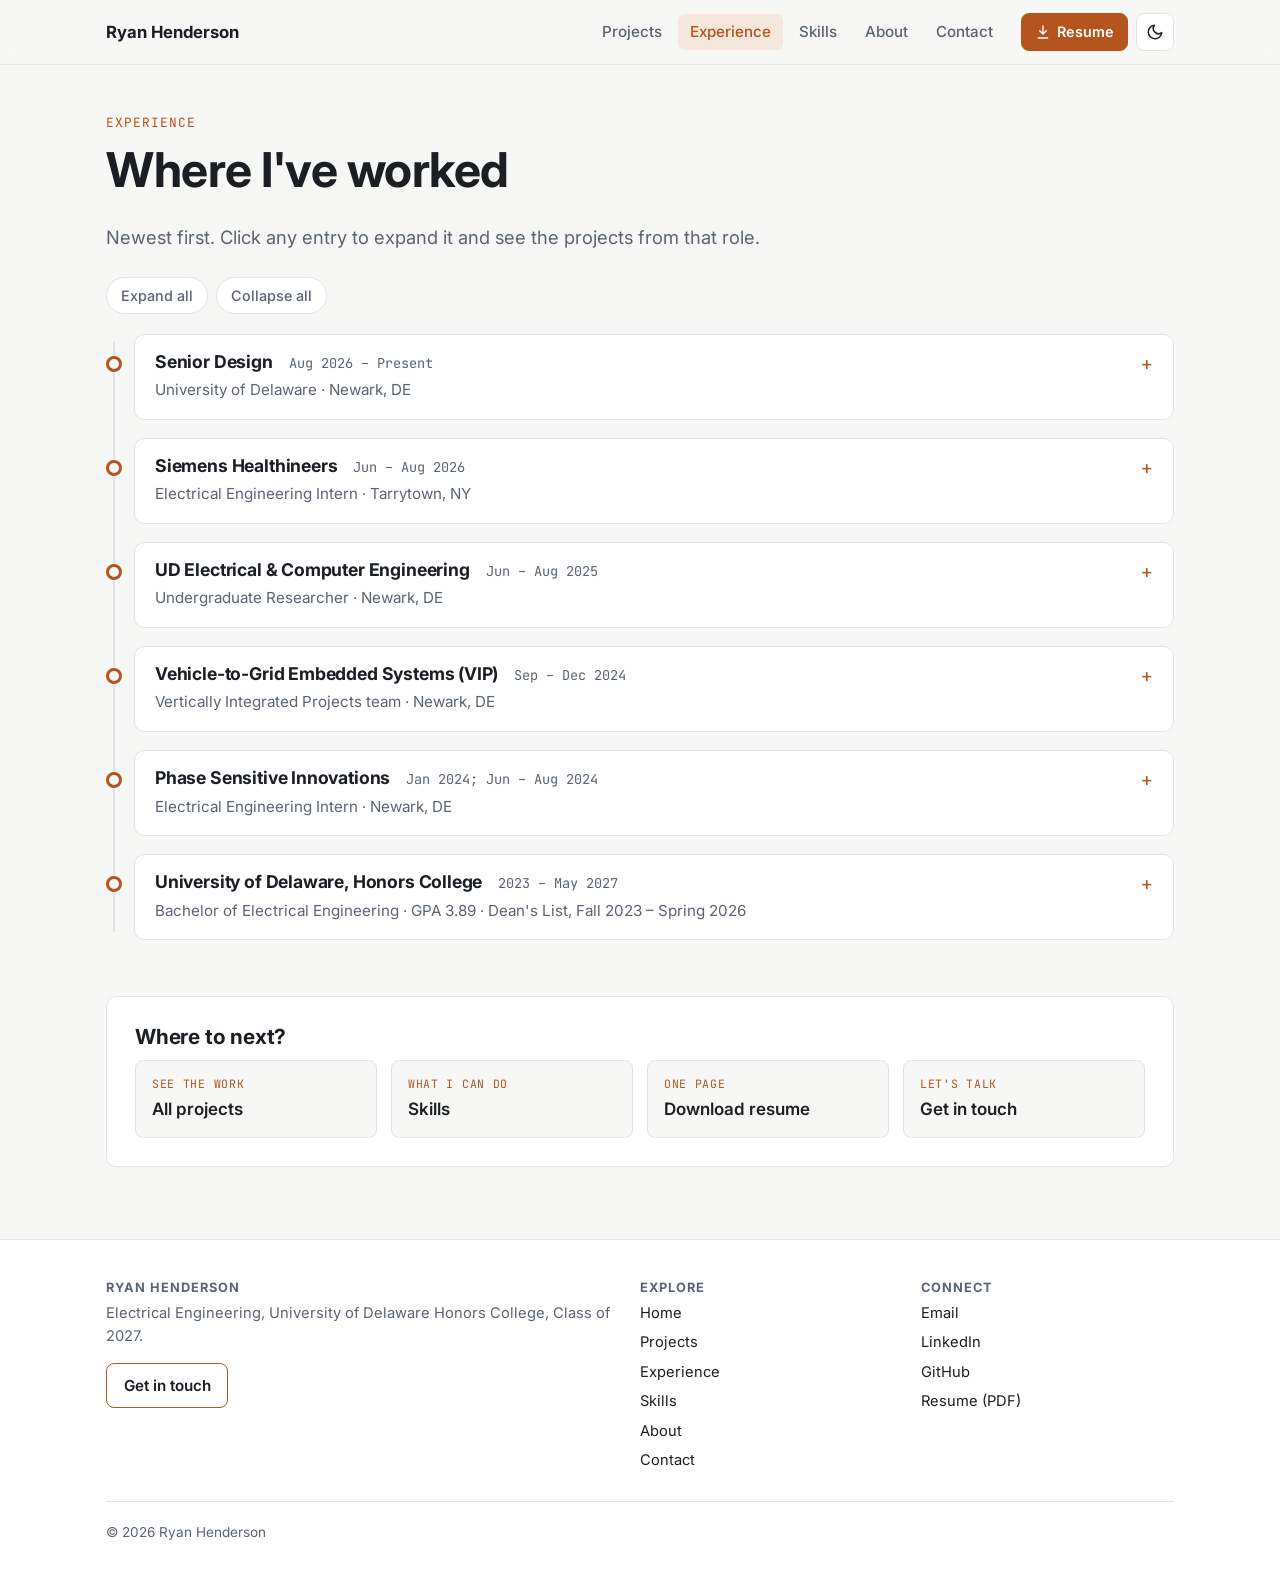
==== experience.html @ 744d81f1 "Initial portfolio site" ====
<!doctype html>
<html lang="en">
<head>
  <meta charset="utf-8">
  <meta name="viewport" content="width=device-width, initial-scale=1">
  <title>Experience · Ryan Henderson</title>
  <meta name="description" content="Internships, research, and education of Ryan Henderson, Electrical Engineering student at the University of Delaware.">
  <script>try{var t=localStorage.getItem("theme");if(t)document.documentElement.dataset.theme=t}catch(e){}</script>
  <link rel="preconnect" href="https://fonts.googleapis.com">
  <link rel="preconnect" href="https://fonts.gstatic.com" crossorigin>
  <link href="https://fonts.googleapis.com/css2?family=Inter:wght@400;500;600;700&family=JetBrains+Mono:wght@400;500&display=swap" rel="stylesheet">
  <link rel="stylesheet" href="css/styles.css">
  <script src="js/data.js" defer></script>
  <script src="js/main.js" defer></script>
</head>
<body data-page="experience" data-root="">
  <a class="skip-link" href="#main">Skip to content</a>
  <header id="site-header"></header>

  <main id="main">
    <div class="container">
      <header class="page-header">
        <p class="eyebrow">Experience</p>
        <h1>Where I've worked</h1>
        <p class="lead">Newest first. Click any entry to expand it and see the projects from that role.</p>
      </header>

      <div class="timeline-controls">
        <button class="filter-btn" type="button" id="expand-all">Expand all</button>
        <button class="filter-btn" type="button" id="collapse-all">Collapse all</button>
      </div>

      <!-- Each <li id="..."> matches an `experience` key in js/data.js.
           Project links inside [data-exp-projects] are filled in automatically. -->
      <ol class="timeline">
        <li id="senior">
          <details>
            <summary>
              <h3>Senior Design</h3>
              <span class="when">Aug 2026 – Present</span>
              <span class="role">University of Delaware · Newark, DE</span>
            </summary>
            <div class="details-body">
              <ul>
                <li>Developing an AI-assisted design workflow for 3D-printed electronics that generates printable electronic geometries from user-defined design requirements.</li>
              </ul>
              <div class="exp-projects"><h4>Project</h4><ul data-exp-projects="senior"></ul></div>
            </div>
          </details>
        </li>

        <li id="siemens">
          <details>
            <summary>
              <h3>Siemens Healthineers</h3>
              <span class="when">Jun – Aug 2026</span>
              <span class="role">Electrical Engineering Intern · Tarrytown, NY</span>
            </summary>
            <div class="details-body">
              <ul>
                <li>Developed a C# application that interfaces with a USB-to-I²C bridge to automate EEPROM serialization of PCAs, with read-back verification, page-aware writes, ACK polling, and production traceability.</li>
                <li>Validated and debugged I²C EEPROM communication with a Saleae logic analyzer, resolving device addressing, write-cycle timing, page boundary, and hardware/software integration issues.</li>
                <li>Built a Python BOM availability tool using Playwright and openpyxl that checks component stock across approved distributors and generates color-coded sourcing reports.</li>
              </ul>
              <div class="exp-projects"><h4>Projects from this role</h4><ul data-exp-projects="siemens"></ul></div>
            </div>
          </details>
        </li>

        <li id="research">
          <details>
            <summary>
              <h3>UD Electrical &amp; Computer Engineering</h3>
              <span class="when">Jun – Aug 2025</span>
              <span class="role">Undergraduate Researcher · Newark, DE</span>
            </summary>
            <div class="details-body">
              <ul>
                <li>Implemented an open-source pipeline for RTL-to-GDSII chip design, gate-level netlist activity simulation, dynamic power tracing, and side-channel analysis.</li>
                <li>Optimized Python scripts that simulate the dynamic power consumption of cryptographic hardware, improving Pearson correlation coefficients in later correlation power analysis.</li>
                <li>Ran the open-source flow in 16 hours, compared with 24 hours for commercial flows.</li>
                <li>Extended analysis beyond gate level with layout-level data for more accurate power simulation and side-channel evaluation.</li>
              </ul>
              <div class="exp-projects"><h4>Project from this role</h4><ul data-exp-projects="research"></ul></div>
            </div>
          </details>
        </li>

        <li id="vip">
          <details>
            <summary>
              <h3>Vehicle-to-Grid Embedded Systems (VIP)</h3>
              <span class="when">Sep – Dec 2024</span>
              <span class="role">Vertically Integrated Projects team · Newark, DE</span>
            </summary>
            <div class="details-body">
              <ul>
                <li>Soldered and debugged hardware before integration into smart electric vehicle chargers.</li>
                <li>Gained hands-on experience with integrated circuits and embedded systems, connecting coursework to real-world applications.</li>
              </ul>
            </div>
          </details>
        </li>

        <li id="psi">
          <details>
            <summary>
              <h3>Phase Sensitive Innovations</h3>
              <span class="when">Jan 2024; Jun – Aug 2024</span>
              <span class="role">Electrical Engineering Intern · Newark, DE</span>
            </summary>
            <div class="details-body">
              <ul>
                <li>Soldered, cleaned, and flattened PCBs for integration into RF antenna arrays.</li>
                <li>Operated wire bonders on PCBs and performed integrity testing to ensure reliable connections.</li>
                <li>Wrote and revised technical documents on lab equipment operation and standardized procedures.</li>
              </ul>
            </div>
          </details>
        </li>

        <li id="coursework">
          <details>
            <summary>
              <h3>University of Delaware, Honors College</h3>
              <span class="when">2023 – May 2027</span>
              <span class="role">Bachelor of Electrical Engineering · GPA 3.89 · Dean's List, Fall 2023 – Spring 2026</span>
            </summary>
            <div class="details-body">
              <p class="muted">Course projects:</p>
              <div class="exp-projects"><h4>Projects</h4><ul data-exp-projects="coursework"></ul></div>
            </div>
          </details>
        </li>
      </ol>

      <section class="next-steps">
        <h2>Where to next?</h2>
        <div class="next-grid">
          <a class="next-link" href="projects.html"><small>See the work</small><span>All projects</span></a>
          <a class="next-link" href="skills.html"><small>What I can do</small><span>Skills</span></a>
          <a class="next-link" href="assets/resume.pdf" target="_blank" rel="noopener"><small>One page</small><span>Download resume</span></a>
          <a class="next-link" href="contact.html"><small>Let's talk</small><span>Get in touch</span></a>
        </div>
      </section>
    </div>
  </main>

  <footer id="site-footer"></footer>
</body>
</html>
---- css/styles.css ----
/* ==========================================================================
   Ryan Henderson — Portfolio
   Shared stylesheet for every page.
   ========================================================================== */

/* ---------- Design tokens ---------- */
:root {
  --bg: #f7f7f5;
  --surface: #ffffff;
  --surface-2: #f0f1f3;
  --text: #1b1f24;
  --muted: #5b6470;
  --border: #e2e4e8;
  --accent: #b4541e;          /* copper */
  --accent-hover: #93431a;
  --accent-ink: #ffffff;
  --accent-soft: #f6e7dc;
  --placeholder: #e6e8eb;
  --placeholder-ink: #7a838e;
  --shadow: 0 1px 2px rgba(16, 24, 40, .06), 0 4px 12px rgba(16, 24, 40, .06);

  --font-sans: "Inter", system-ui, -apple-system, "Segoe UI", Roboto, sans-serif;
  --font-mono: "JetBrains Mono", ui-monospace, Consolas, monospace;

  --radius: 10px;
  --max-width: 1100px;
  --gutter: 16px;
  --header-h: 64px;
  color-scheme: light;
}

@media (prefers-color-scheme: dark) {
  :root:not([data-theme="light"]) {
    --bg: #0f1216;
    --surface: #171b21;
    --surface-2: #1e232a;
    --text: #e7e9ec;
    --muted: #9aa3ad;
    --border: #2a3038;
    --accent: #e08a4f;
    --accent-hover: #f0a06a;
    --accent-ink: #1b1f24;
    --accent-soft: #3a2618;
    --placeholder: #222831;
    --placeholder-ink: #8a939e;
    --shadow: 0 1px 2px rgba(0, 0, 0, .3), 0 4px 12px rgba(0, 0, 0, .25);
    color-scheme: dark;
  }
}

:root[data-theme="dark"] {
  --bg: #0f1216;
  --surface: #171b21;
  --surface-2: #1e232a;
  --text: #e7e9ec;
  --muted: #9aa3ad;
  --border: #2a3038;
  --accent: #e08a4f;
  --accent-hover: #f0a06a;
  --accent-ink: #1b1f24;
  --accent-soft: #3a2618;
  --placeholder: #222831;
  --placeholder-ink: #8a939e;
  --shadow: 0 1px 2px rgba(0, 0, 0, .3), 0 4px 12px rgba(0, 0, 0, .25);
  color-scheme: dark;
}

/* ---------- Base ---------- */
*, *::before, *::after { box-sizing: border-box; }

html { scroll-padding-top: calc(var(--header-h) + 16px); }

body {
  margin: 0;
  background: var(--bg);
  color: var(--text);
  font-family: var(--font-sans);
  font-size: 17px;
  line-height: 1.6;
  -webkit-font-smoothing: antialiased;
  overflow-x: hidden;
}

h1, h2, h3, h4 { line-height: 1.2; margin: 0 0 .5em; letter-spacing: -.01em; }
h1 { font-size: clamp(2rem, 4vw + 1rem, 3rem); }
h2 { font-size: clamp(1.5rem, 2vw + 1rem, 2rem); }
h3 { font-size: 1.2rem; }
p  { margin: 0 0 1em; }

a { color: var(--accent); text-decoration-thickness: 1px; text-underline-offset: 3px; }
a:hover { color: var(--accent-hover); }

img, video { max-width: 100%; height: auto; display: block; }

:focus-visible { outline: 2px solid var(--accent); outline-offset: 3px; border-radius: 4px; }

.container { max-width: var(--max-width); margin: 0 auto; padding: 0 var(--gutter); }
.section { padding: 56px 0; }
.section + .section { border-top: 1px solid var(--border); }
.eyebrow {
  font-family: var(--font-mono);
  font-size: .8rem;
  text-transform: uppercase;
  letter-spacing: .08em;
  color: var(--accent);
  margin-bottom: .5rem;
}
.muted { color: var(--muted); }
.lead { font-size: 1.15rem; color: var(--muted); max-width: 60ch; }

.skip-link {
  position: absolute; left: -999px; top: 8px;
  background: var(--accent); color: var(--accent-ink);
  padding: 8px 12px; border-radius: 6px; z-index: 100;
}
.skip-link:focus { left: 8px; }

/* ---------- Buttons ---------- */
.btn {
  display: inline-flex; align-items: center; gap: .4em;
  padding: .6em 1.1em;
  border-radius: 8px;
  border: 1px solid var(--accent);
  background: var(--accent);
  color: var(--accent-ink);
  font: inherit; font-weight: 600; font-size: .95rem;
  text-decoration: none;
  cursor: pointer;
  transition: background .15s, border-color .15s, color .15s;
}
.btn:hover { background: var(--accent-hover); border-color: var(--accent-hover); color: var(--accent-ink); }
.btn-outline { background: transparent; color: var(--accent); }
.btn-outline:hover { background: var(--accent-soft); color: var(--accent); }
.btn-row { display: flex; flex-wrap: wrap; gap: 12px; }

/* ---------- Header / nav ---------- */
.site-header {
  position: sticky; top: 0; z-index: 50;
  background: color-mix(in srgb, var(--bg) 88%, transparent);
  backdrop-filter: blur(8px);
  border-bottom: 1px solid var(--border);
}
.header-inner {
  display: flex; align-items: center; gap: 16px;
  height: var(--header-h);
}
.brand {
  font-weight: 700; font-size: 1.05rem;
  color: var(--text); text-decoration: none;
  margin-right: auto;
}
.brand:hover { color: var(--accent); }
.site-nav ul { list-style: none; display: flex; gap: 4px; margin: 0; padding: 0; }
.site-nav a {
  display: block; padding: 6px 12px; border-radius: 6px;
  color: var(--muted); text-decoration: none; font-weight: 500; font-size: .95rem;
}
.site-nav a:hover { color: var(--text); background: var(--surface-2); }
.site-nav a[aria-current="page"] { color: var(--accent); background: var(--accent-soft); }
.header-actions { display: flex; align-items: center; gap: 8px; }
.header-actions .btn { padding: .45em .9em; font-size: .9rem; }

.icon-btn {
  display: inline-grid; place-items: center;
  width: 38px; height: 38px;
  border-radius: 8px;
  border: 1px solid var(--border);
  background: var(--surface);
  color: var(--text);
  cursor: pointer;
}
.icon-btn:hover { border-color: var(--accent); color: var(--accent); }
.icon-btn svg { width: 18px; height: 18px; }
.menu-toggle { display: none; }

@media (max-width: 820px) {
  .menu-toggle { display: inline-grid; }
  .site-nav {
    position: absolute; top: var(--header-h); left: 0; right: 0;
    background: var(--surface);
    border-bottom: 1px solid var(--border);
    box-shadow: var(--shadow);
    display: none;
  }
  .site-nav.open { display: block; }
  .site-nav ul { flex-direction: column; padding: 8px var(--gutter) 16px; }
  .site-nav a { padding: 10px 12px; }
  .header-actions .resume-btn { display: none; }
}

/* ---------- Breadcrumbs ---------- */
.breadcrumbs { font-size: .9rem; color: var(--muted); padding-top: 24px; }
.breadcrumbs ol { list-style: none; margin: 0; padding: 0; display: flex; flex-wrap: wrap; gap: 6px; }
.breadcrumbs li + li::before { content: "›"; margin-right: 6px; color: var(--muted); }
.breadcrumbs a { color: var(--muted); text-decoration: none; }
.breadcrumbs a:hover { color: var(--accent); text-decoration: underline; }

/* ---------- Page header ---------- */
.page-header { padding: 48px 0 24px; }
.page-header .lead { margin-bottom: 0; }

/* ---------- Media placeholders ----------
   Swap any .media-ph for an <img>/<video> once media is ready. */
.media-ph {
  display: grid; place-items: center;
  margin: 0;
  aspect-ratio: 16 / 9;
  background:
    repeating-linear-gradient(45deg, transparent 0 12px, rgba(127,127,127,.06) 12px 24px),
    var(--placeholder);
  border: 1px dashed var(--placeholder-ink);
  border-radius: var(--radius);
  color: var(--placeholder-ink);
  font-family: var(--font-mono);
  font-size: .85rem;
  text-align: center;
  padding: 12px;
}
.media-ph.square   { aspect-ratio: 1 / 1; }
.media-ph.portrait { aspect-ratio: 4 / 5; }
.media-ph.wide     { aspect-ratio: 21 / 9; }
figure { margin: 0; }
figcaption { font-size: .85rem; color: var(--muted); margin-top: 8px; }
.media-frame { border-radius: var(--radius); overflow: hidden; border: 1px solid var(--border); }

/* ---------- Tags ---------- */
.tags { display: flex; flex-wrap: wrap; gap: 6px; list-style: none; margin: 0; padding: 0; }
.tag {
  position: relative; z-index: 2;      /* sits above stretched card links */
  display: inline-block;
  padding: 2px 9px;
  border-radius: 999px;
  border: 1px solid var(--border);
  background: var(--surface-2);
  color: var(--muted);
  font-family: var(--font-mono);
  font-size: .75rem;
  text-decoration: none;
  white-space: nowrap;
}
a.tag:hover { border-color: var(--accent); color: var(--accent); }
.tag.status { background: var(--accent-soft); border-color: transparent; color: var(--accent); }

/* ---------- Grids & cards ---------- */
.grid { display: grid; gap: 20px; grid-template-columns: repeat(auto-fill, minmax(min(100%, 300px), 1fr)); }

.card {
  position: relative;
  display: flex; flex-direction: column;
  background: var(--surface);
  border: 1px solid var(--border);
  border-radius: var(--radius);
  overflow: hidden;
  transition: transform .15s, box-shadow .15s, border-color .15s;
}
.card:hover { transform: translateY(-2px); box-shadow: var(--shadow); border-color: color-mix(in srgb, var(--accent) 40%, var(--border)); }
.card .media-ph, .card img.thumb { border-radius: 0; border: 0; border-bottom: 1px solid var(--border); }
.card img.thumb { aspect-ratio: 16 / 9; object-fit: cover; width: 100%; }
.card-body { padding: 16px 18px 18px; display: flex; flex-direction: column; gap: 8px; flex: 1; }
.card-meta { font-size: .82rem; color: var(--muted); font-family: var(--font-mono); }
.card h3 { margin: 0; font-size: 1.1rem; }
.card h3 a { color: var(--text); text-decoration: none; }
.card h3 a::after { content: ""; position: absolute; inset: 0; z-index: 1; }  /* whole card clickable */
.card:hover h3 a { color: var(--accent); }
.card p { margin: 0; color: var(--muted); font-size: .95rem; }
.card .tags { margin-top: auto; padding-top: 6px; }
.card[hidden] { display: none; }

/* Explore tiles (home) */
.explore { display: grid; gap: 16px; grid-template-columns: repeat(auto-fit, minmax(min(100%, 220px), 1fr)); }
.explore a {
  display: block; padding: 22px;
  background: var(--surface);
  border: 1px solid var(--border);
  border-radius: var(--radius);
  color: var(--text); text-decoration: none;
  transition: border-color .15s, transform .15s;
}
.explore a:hover { border-color: var(--accent); transform: translateY(-2px); }
.explore .tile-icon { color: var(--accent); margin-bottom: 10px; }
.explore .tile-icon svg { width: 28px; height: 28px; }
.explore strong { display: block; font-size: 1.1rem; margin-bottom: 4px; }
.explore span.muted { font-size: .92rem; }

/* ---------- Hero (home) ---------- */
.hero { padding: 64px 0 56px; }
.hero-inner { display: grid; gap: 40px; grid-template-columns: 220px 1fr; align-items: center; }
.hero .media-ph, .hero img.portrait { width: 220px; aspect-ratio: 1 / 1; border-radius: 50%; object-fit: cover; }
.hero h1 { margin-bottom: .2em; }
.hero .role { font-size: 1.2rem; color: var(--muted); margin-bottom: .8em; }
@media (max-width: 700px) {
  .hero { padding: 40px 0; }
  .hero-inner { grid-template-columns: 1fr; gap: 24px; }
  .hero .media-ph, .hero img.portrait { width: 140px; }
}

.callout {
  display: flex; flex-wrap: wrap; align-items: center; justify-content: space-between; gap: 16px;
  padding: 22px 24px;
  border-radius: var(--radius);
  background: var(--accent-soft);
  border: 1px solid color-mix(in srgb, var(--accent) 30%, transparent);
}
.callout p { margin: 0; }

/* ---------- Filters (projects) ---------- */
.filters { display: flex; flex-wrap: wrap; gap: 8px; margin-bottom: 16px; }
.filter-btn {
  padding: 6px 14px;
  border-radius: 999px;
  border: 1px solid var(--border);
  background: var(--surface);
  color: var(--muted);
  font: inherit; font-size: .9rem; font-weight: 500;
  cursor: pointer;
}
.filter-btn:hover { border-color: var(--accent); color: var(--accent); }
.filter-btn[aria-pressed="true"] { background: var(--accent); border-color: var(--accent); color: var(--accent-ink); }
.active-filter {
  display: flex; flex-wrap: wrap; align-items: center; gap: 10px;
  margin-bottom: 16px; font-size: .95rem; color: var(--muted);
}
.active-filter[hidden] { display: none; }
.clear-filter {
  border: 0; background: none; color: var(--accent);
  font: inherit; font-size: .9rem; cursor: pointer; text-decoration: underline;
}
.result-count { font-size: .9rem; color: var(--muted); margin-bottom: 20px; }
.empty-state { padding: 32px; text-align: center; color: var(--muted); border: 1px dashed var(--border); border-radius: var(--radius); }

.compact-list { list-style: none; padding: 0; margin: 0; display: grid; gap: 12px; }
.compact-list li {
  padding: 16px 18px;
  background: var(--surface);
  border: 1px solid var(--border);
  border-radius: var(--radius);
}
.compact-list strong { display: block; }

/* ---------- Project detail ---------- */
.project-hero { display: grid; gap: 32px; grid-template-columns: 1fr 300px; align-items: start; padding: 24px 0 8px; }
.project-hero .meta { color: var(--muted); font-family: var(--font-mono); font-size: .9rem; margin-bottom: 16px; }
.project-hero .hero-media { margin-bottom: 20px; }
.glance {
  position: sticky; top: calc(var(--header-h) + 16px);
  background: var(--surface);
  border: 1px solid var(--border);
  border-radius: var(--radius);
  padding: 20px;
}
.glance h2 { font-size: .8rem; font-family: var(--font-mono); text-transform: uppercase; letter-spacing: .08em; color: var(--accent); }
.glance dl { margin: 0; display: grid; gap: 14px; }
.glance dt { font-size: .8rem; color: var(--muted); text-transform: uppercase; letter-spacing: .05em; }
.glance dd { margin: 2px 0 0; font-weight: 500; }
.glance .key-result { font-size: 1.05rem; color: var(--accent); font-weight: 700; }
@media (max-width: 860px) {
  .project-hero { grid-template-columns: 1fr; }
  .glance { position: static; }
}

.prose { max-width: 72ch; }
.prose h2 { margin-top: 1.6em; }
.prose figure { margin: 24px 0; }
.prose ul { padding-left: 1.2em; }
.prose li { margin-bottom: .3em; }
.todo {
  background: var(--accent-soft); color: var(--text);
  border-left: 3px solid var(--accent);
  padding: 8px 12px; border-radius: 4px; font-size: .92rem;
}

.gallery { display: grid; gap: 12px; grid-template-columns: repeat(auto-fill, minmax(min(100%, 200px), 1fr)); }
.gallery img { aspect-ratio: 4 / 3; object-fit: cover; width: 100%; border-radius: 8px; cursor: zoom-in; border: 1px solid var(--border); }
.gallery .media-ph { aspect-ratio: 4 / 3; }

/* Lightbox */
.lightbox {
  position: fixed; inset: 0; z-index: 200;
  display: grid; place-items: center;
  background: rgba(0, 0, 0, .85);
  padding: 24px;
}
.lightbox[hidden] { display: none; }
.lightbox img { max-height: 85vh; max-width: 100%; border-radius: 6px; }
.lightbox figcaption { color: #ddd; text-align: center; }
.lightbox .icon-btn { position: absolute; top: 16px; right: 16px; }

/* ---------- "Where to next?" block ---------- */
.next-steps {
  margin-top: 56px;
  padding: 28px;
  background: var(--surface);
  border: 1px solid var(--border);
  border-radius: var(--radius);
}
.next-steps > h2 { font-size: 1.3rem; }
.next-grid { display: grid; gap: 14px; grid-template-columns: repeat(auto-fit, minmax(min(100%, 220px), 1fr)); }
.next-link {
  display: block; padding: 14px 16px;
  border: 1px solid var(--border);
  border-radius: 8px;
  background: var(--bg);
  color: var(--text); text-decoration: none;
  transition: border-color .15s;
}
.next-link:hover { border-color: var(--accent); color: var(--text); }
.next-link small {
  display: block;
  font-family: var(--font-mono); font-size: .72rem;
  text-transform: uppercase; letter-spacing: .06em;
  color: var(--accent); margin-bottom: 2px;
}
.next-link span { font-weight: 600; }
.pager { display: flex; justify-content: space-between; gap: 14px; margin-bottom: 14px; }
.pager .next-link { flex: 1; }
.pager .next-link.next { text-align: right; }

/* ---------- Experience timeline ---------- */
.timeline { list-style: none; margin: 0; padding: 0 0 0 28px; position: relative; }
.timeline::before { content: ""; position: absolute; left: 7px; top: 8px; bottom: 8px; width: 2px; background: var(--border); }
.timeline > li { position: relative; margin-bottom: 18px; }
.timeline > li::before {
  content: ""; position: absolute; left: -28px; top: 22px;
  width: 16px; height: 16px; border-radius: 50%;
  background: var(--bg); border: 3px solid var(--accent);
}
.timeline details {
  background: var(--surface);
  border: 1px solid var(--border);
  border-radius: var(--radius);
}
.timeline details[open] { border-color: color-mix(in srgb, var(--accent) 40%, var(--border)); }
.timeline summary {
  position: relative;
  list-style: none; cursor: pointer;
  padding: 16px 48px 16px 20px;
  display: flex; flex-wrap: wrap; align-items: baseline; gap: 4px 16px;
}
.timeline summary::-webkit-details-marker { display: none; }
.timeline summary::after {
  content: "+";
  position: absolute; top: 14px; right: 20px;
  font-family: var(--font-mono); font-size: 1.2rem; color: var(--accent);
}
.timeline details[open] summary::after { content: "−"; }
.timeline summary h3 { margin: 0; font-size: 1.1rem; }
.timeline .when { font-family: var(--font-mono); font-size: .85rem; color: var(--muted); }
.timeline .role { width: 100%; color: var(--muted); font-size: .95rem; }
.timeline .details-body { padding: 0 20px 20px; }
.timeline .details-body ul { padding-left: 1.2em; margin: 0 0 1em; }
.timeline .details-body h4 { font-size: .8rem; text-transform: uppercase; letter-spacing: .06em; color: var(--muted); margin-top: 1em; }
.timeline-controls { display: flex; gap: 8px; margin-bottom: 20px; }

/* ---------- Skills ---------- */
.skill-groups { display: grid; gap: 20px; grid-template-columns: repeat(auto-fit, minmax(min(100%, 300px), 1fr)); }
.skill-group {
  background: var(--surface);
  border: 1px solid var(--border);
  border-radius: var(--radius);
  padding: 20px;
}
.skill-group h2 { font-size: 1.05rem; }
.skill-list { list-style: none; margin: 0; padding: 0; display: grid; gap: 6px; }
.skill-list a, .skill-list span.skill {
  display: flex; justify-content: space-between; align-items: center;
  padding: 8px 12px; border-radius: 6px;
  color: var(--text); text-decoration: none;
  background: var(--bg);
}
.skill-list a:hover { background: var(--accent-soft); color: var(--accent); }
.skill-list .count {
  font-family: var(--font-mono); font-size: .78rem;
  color: var(--muted);
}
.skill-list span.skill { color: var(--muted); }

/* ---------- About / contact ---------- */
.two-col { display: grid; gap: 40px; grid-template-columns: 280px 1fr; align-items: start; }
@media (max-width: 760px) { .two-col { grid-template-columns: 1fr; } }

.contact-list { list-style: none; padding: 0; margin: 0; display: grid; gap: 12px; max-width: 520px; }
.contact-list a {
  display: flex; align-items: center; gap: 14px;
  padding: 16px 18px;
  background: var(--surface);
  border: 1px solid var(--border);
  border-radius: var(--radius);
  color: var(--text); text-decoration: none;
}
.contact-list a:hover { border-color: var(--accent); }
.contact-list svg { width: 22px; height: 22px; color: var(--accent); flex-shrink: 0; }
.contact-list small { display: block; color: var(--muted); font-size: .85rem; }

/* ---------- Footer ---------- */
.site-footer {
  margin-top: 72px;
  border-top: 1px solid var(--border);
  background: var(--surface);
  padding: 40px 0 28px;
  font-size: .92rem;
}
.footer-grid { display: grid; gap: 28px; grid-template-columns: 2fr 1fr 1fr; }
.site-footer h2 { font-size: .8rem; text-transform: uppercase; letter-spacing: .08em; color: var(--muted); }
.site-footer ul { list-style: none; padding: 0; margin: 0; display: grid; gap: 6px; }
.site-footer a { color: var(--text); text-decoration: none; }
.site-footer a:hover { color: var(--accent); text-decoration: underline; }
.footer-bottom { margin-top: 28px; padding-top: 20px; border-top: 1px solid var(--border); color: var(--muted); font-size: .85rem; }
@media (max-width: 700px) { .footer-grid { grid-template-columns: 1fr 1fr; } .footer-grid > :first-child { grid-column: 1 / -1; } }

@media (prefers-reduced-motion: reduce) {
  * { transition: none !important; }
}
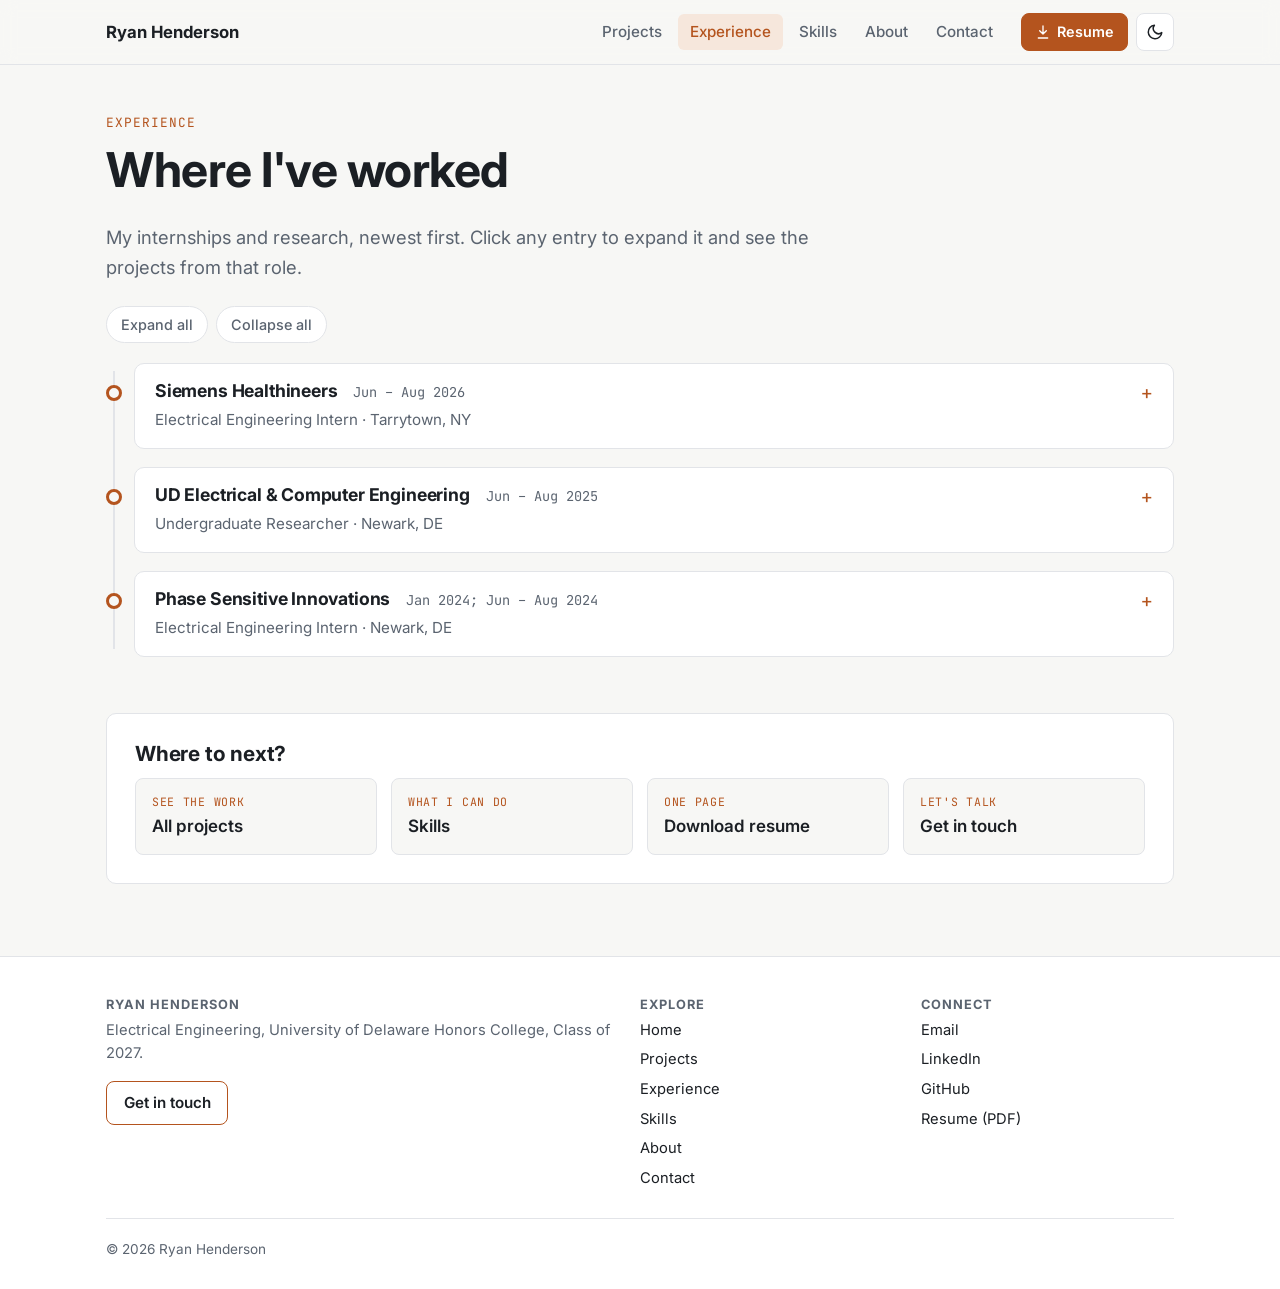
==== commit da8851f8: "Limit experience to work roles; add V2G VIP as a project" ====
--- a/experience.html
+++ b/experience.html
@@ -22,7 +22,7 @@
       <header class="page-header">
         <p class="eyebrow">Experience</p>
         <h1>Where I've worked</h1>
-        <p class="lead">Newest first. Click any entry to expand it and see the projects from that role.</p>
+        <p class="lead">My internships and research, newest first. Click any entry to expand it and see the projects from that role.</p>
       </header>
 
       <div class="timeline-controls">
@@ -33,22 +33,6 @@
       <!-- Each <li id="..."> matches an `experience` key in js/data.js.
            Project links inside [data-exp-projects] are filled in automatically. -->
       <ol class="timeline">
-        <li id="senior">
-          <details>
-            <summary>
-              <h3>Senior Design</h3>
-              <span class="when">Aug 2026 – Present</span>
-              <span class="role">University of Delaware · Newark, DE</span>
-            </summary>
-            <div class="details-body">
-              <ul>
-                <li>Developing an AI-assisted design workflow for 3D-printed electronics that generates printable electronic geometries from user-defined design requirements.</li>
-              </ul>
-              <div class="exp-projects"><h4>Project</h4><ul data-exp-projects="senior"></ul></div>
-            </div>
-          </details>
-        </li>
-
         <li id="siemens">
           <details>
             <summary>
@@ -86,22 +70,6 @@
           </details>
         </li>
 
-        <li id="vip">
-          <details>
-            <summary>
-              <h3>Vehicle-to-Grid Embedded Systems (VIP)</h3>
-              <span class="when">Sep – Dec 2024</span>
-              <span class="role">Vertically Integrated Projects team · Newark, DE</span>
-            </summary>
-            <div class="details-body">
-              <ul>
-                <li>Soldered and debugged hardware before integration into smart electric vehicle chargers.</li>
-                <li>Gained hands-on experience with integrated circuits and embedded systems, connecting coursework to real-world applications.</li>
-              </ul>
-            </div>
-          </details>
-        </li>
-
         <li id="psi">
           <details>
             <summary>
@@ -115,20 +83,6 @@
                 <li>Operated wire bonders on PCBs and performed integrity testing to ensure reliable connections.</li>
                 <li>Wrote and revised technical documents on lab equipment operation and standardized procedures.</li>
               </ul>
-            </div>
-          </details>
-        </li>
-
-        <li id="coursework">
-          <details>
-            <summary>
-              <h3>University of Delaware, Honors College</h3>
-              <span class="when">2023 – May 2027</span>
-              <span class="role">Bachelor of Electrical Engineering · GPA 3.89 · Dean's List, Fall 2023 – Spring 2026</span>
-            </summary>
-            <div class="details-body">
-              <p class="muted">Course projects:</p>
-              <div class="exp-projects"><h4>Projects</h4><ul data-exp-projects="coursework"></ul></div>
             </div>
           </details>
         </li>
